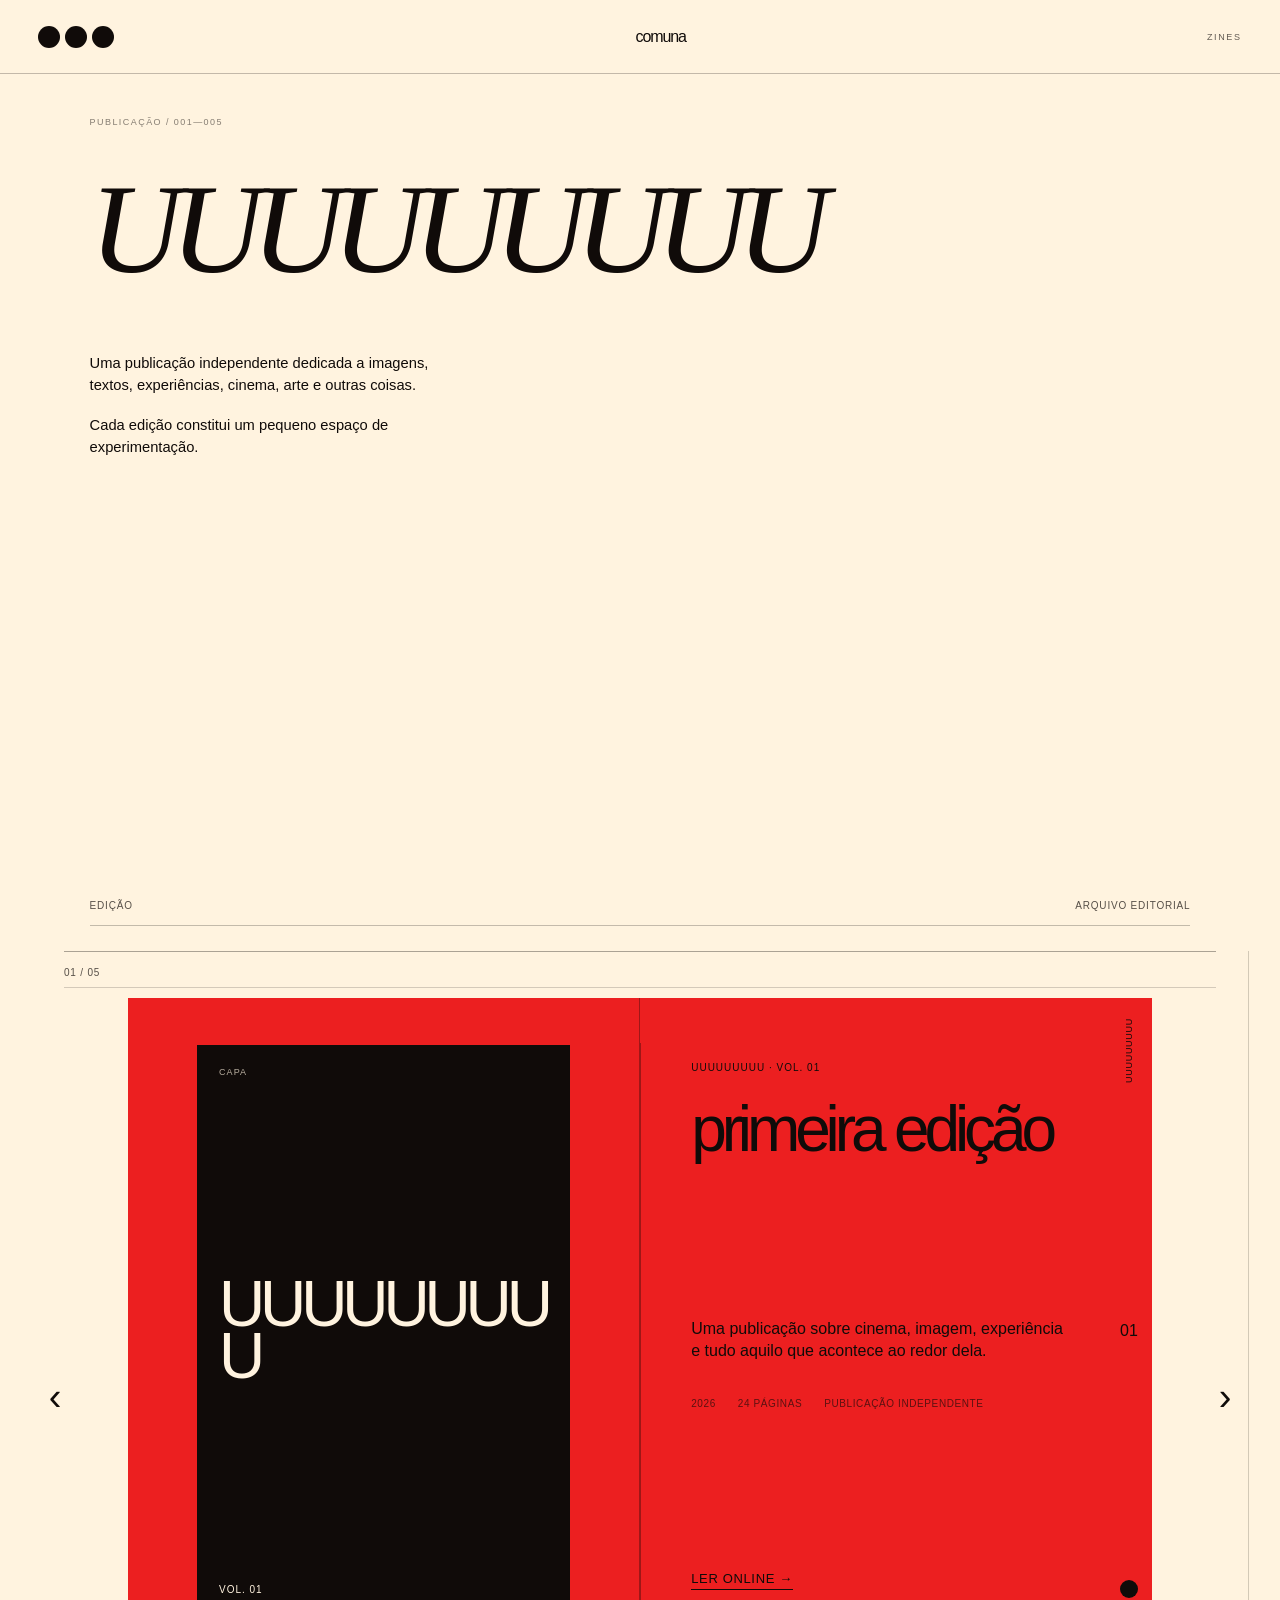
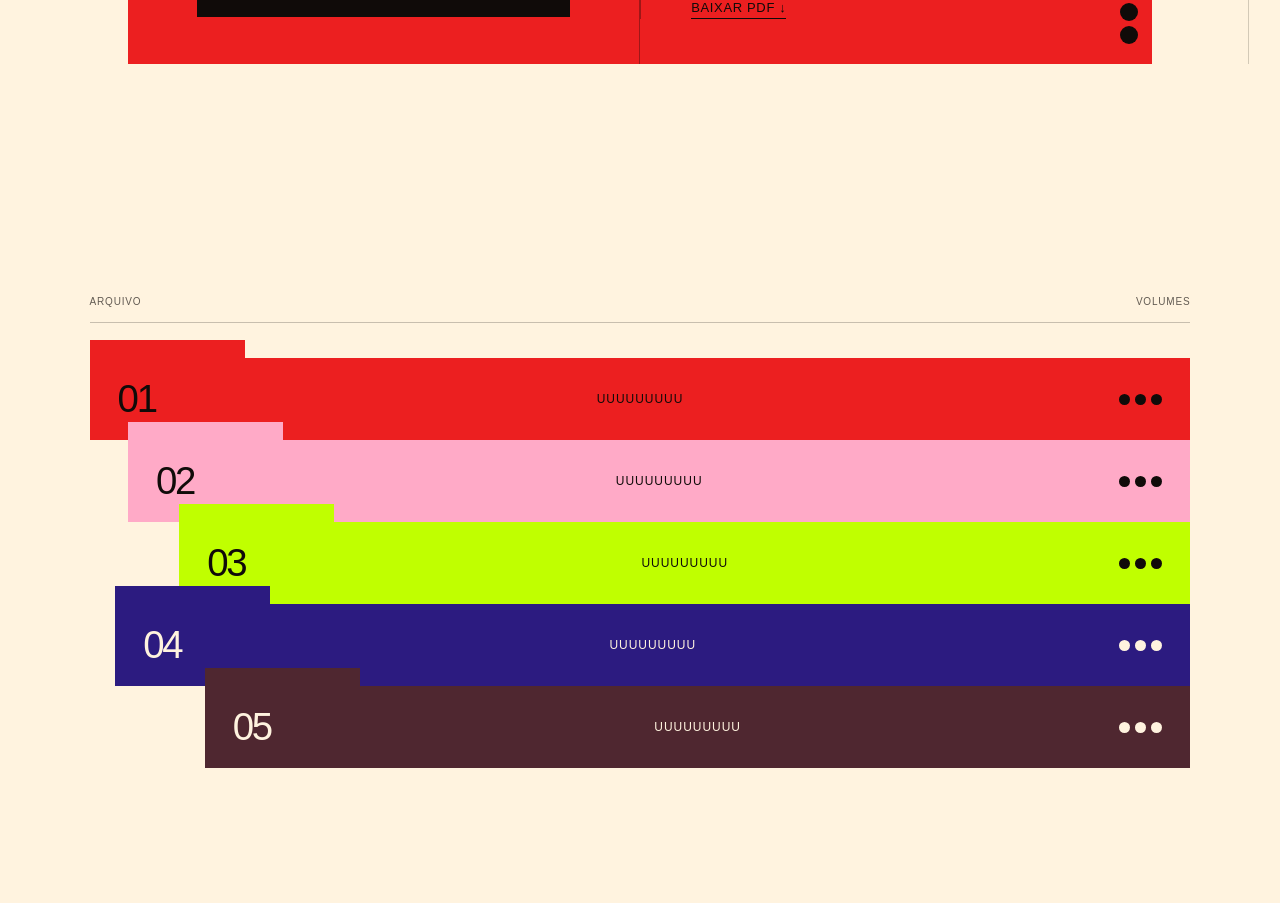
==== zines.html @ 2b083e4d "Add files via upload primeira versão do site" ====
<!DOCTYPE html>
<html lang="pt-BR">

<head>

    <meta charset="UTF-8">

    <meta
        name="viewport"
        content="width=device-width, initial-scale=1.0"
    >

    <title>zines — comuna</title>

    <link
        rel="stylesheet"
        href="assets/css/style.css"
    >

    <link
        rel="stylesheet"
        href="assets/css/zines.css"
    >

</head>


<body class="zines-page">


    <!-- =====================================================
         CABEÇALHO
    ====================================================== -->

    <header class="zines-header">

        <a
            href="index.html"
            class="site-dots"
            aria-label="voltar ao início"
        >
            <span></span>
            <span></span>
            <span></span>
        </a>

        <a href="comuna.html" class="header-comuna">
        comuna
    </a>

        <span class="section-title">
            zines
        </span>

    </header>



    <!-- =====================================================
         CONTEÚDO
    ====================================================== -->

    <main>


        <!-- =================================================
             INTRODUÇÃO
        ================================================== -->

        <section class="zines-intro">

            <h1 class="intro-title">
                UUUUUUUUU
            </h1>

            <div class="intro-text">

                <p>
                    Uma publicação independente dedicada
                    a imagens, textos, experiências,
                    cinema, arte e outras coisas.
                </p>

                <p>
                    Cada edição constitui um pequeno
                    espaço de experimentação.
                </p>

            </div>

        </section>



        <!-- =================================================
             EDIÇÕES
        ================================================== -->

     <section class="featured-zines">

    <div class="featured-heading">
        <span>
            edição
        </span>

        <span>
            arquivo editorial
        </span>
    </div>

    <div class="featured-controls" aria-label="navegação das edições">
        <button
            class="featured-control featured-control-previous"
            type="button"
            aria-label="edição anterior"
        >
            ‹
        </button>

        <button
            class="featured-control featured-control-next"
            type="button"
            aria-label="próxima edição"
        >
            ›
        </button>
    </div>

    <div class="featured-track">

        <!-- suas 5 edições continuam exatamente aqui -->

                <!-- =========================================
                     EDIÇÃO 01
                ========================================== -->

                <article
                    class="featured-zine"
                    data-color="chartreuse"
                >


                    <div class="featured-index">

                        <span>
                            01 / 05
                        </span>

                      

                    </div>


                    <div class="featured-object">


                        <!-- CAPA -->

                        <div class="featured-cover">

                            <div class="cover-color"></div>

                            <div class="cover-placeholder">

                                <span>
                                    CAPA
                                </span>

                                <strong>
                                    UUUUUUUUU
                                </strong>

                                <small>
                                    VOL. 01
                                </small>

                            </div>

                        </div>



                        <!-- INFORMAÇÕES -->

                        <div class="featured-information">


                            <div class="featured-top">

                                <span class="volume-label">
                                    UUUUUUUUU · VOL. 01
                                </span>

                                <h2>
                                    primeira edição
                                </h2>

                            </div>


                            <div class="featured-middle">

                                <p>
                                    Uma publicação sobre cinema,
                                    imagem, experiência e tudo
                                    aquilo que acontece ao redor
                                    dela.
                                </p>

                                <div class="featured-data">

                                    <span>
                                        2026
                                    </span>

                                    <span>
                                        24 páginas
                                    </span>

                                    <span>
                                        publicação independente
                                    </span>

                                </div>

                            </div>


                            <div class="featured-bottom">

                                <a href="leitor.html">
                                    ler online →
                                </a>

                                <a href="#">
                                    baixar pdf ↓
                                </a>

                            </div>


                            <!-- FAIXA LATERAL -->

                            <div class="featured-spine">

                                <span>
                                    UUUUUUUUU
                                </span>

                                <span>
                                    01
                                </span>

                                <div class="spine-dots">
                                    <i></i>
                                    <i></i>
                                    <i></i>
                                </div>

                            </div>


                        </div>

                    </div>


                </article>



                <!-- =========================================
                     EDIÇÃO 02
                ========================================== -->

                <article
                    class="featured-zine"
                    data-color="pink"
                >

                    <div class="featured-index">

                        <span>
                            02 / 05
                        </span>

                       

                    </div>


                    <div class="featured-object">

                        <div class="featured-cover">

                            <div class="cover-color"></div>

                            <div class="cover-placeholder">

                                <span>
                                    CAPA
                                </span>

                                <strong>
                                    UUUUUUUUU
                                </strong>

                                <small>
                                    VOL. 02
                                </small>

                            </div>

                        </div>


                        <div class="featured-information">

                            <div class="featured-top">

                                <span class="volume-label">
                                    UUUUUUUUU · VOL. 02
                                </span>

                                <h2>
                                    segunda edição
                                </h2>

                            </div>


                            <div class="featured-middle">

                                <p>
                                    Segunda edição da publicação,
                                    continuando a investigação
                                    através de imagens, textos
                                    e experiências.
                                </p>

                                <div class="featured-data">

                                    <span>
                                        2026
                                    </span>

                                    <span>
                                        24 páginas
                                    </span>

                                    <span>
                                        publicação independente
                                    </span>

                                </div>

                            </div>


                            <div class="featured-bottom">

                                <a href="#">
                                    ler online →
                                </a>

                                <a href="#">
                                    baixar pdf ↓
                                </a>

                            </div>


                            <div class="featured-spine">

                                <span>
                                    UUUUUUUUU
                                </span>

                                <span>
                                    02
                                </span>

                                <div class="spine-dots">
                                    <i></i>
                                    <i></i>
                                    <i></i>
                                </div>

                            </div>

                        </div>

                    </div>

                </article>



                <!-- =========================================
                     EDIÇÃO 03
                ========================================== -->

                <article
                    class="featured-zine"
                    data-color="green"
                >

                    <div class="featured-index">

                        <span>
                            03 / 05
                        </span>

                        

                    </div>


                    <div class="featured-object">

                        <div class="featured-cover">

                            <div class="cover-color"></div>

                            <div class="cover-placeholder">

                                <span>
                                    CAPA
                                </span>

                                <strong>
                                    UUUUUUUUU
                                </strong>

                                <small>
                                    VOL. 03
                                </small>

                            </div>

                        </div>


                        <div class="featured-information">

                            <div class="featured-top">

                                <span class="volume-label">
                                    UUUUUUUUU · VOL. 03
                                </span>

                                <h2>
                                    terceira edição
                                </h2>

                            </div>


                            <div class="featured-middle">

                                <p>
                                    Terceira edição da publicação.
                                    Um novo conjunto de imagens,
                                    textos e experimentações.
                                </p>

                                <div class="featured-data">

                                    <span>
                                        2026
                                    </span>

                                    <span>
                                        24 páginas
                                    </span>

                                    <span>
                                        publicação independente
                                    </span>

                                </div>

                            </div>


                            <div class="featured-bottom">

                                <a href="#">
                                    ler online →
                                </a>

                                <a href="#">
                                    baixar pdf ↓
                                </a>

                            </div>


                            <div class="featured-spine">

                                <span>
                                    UUUUUUUUU
                                </span>

                                <span>
                                    03
                                </span>

                                <div class="spine-dots">
                                    <i></i>
                                    <i></i>
                                    <i></i>
                                </div>

                            </div>

                        </div>

                    </div>

                </article>



                <!-- =========================================
                     EDIÇÃO 04
                ========================================== -->

                <article
                    class="featured-zine"
                    data-color="indigo"
                >

                    <div class="featured-index">

                        <span>
                            04 / 05
                        </span>

                      
                    </div>


                    <div class="featured-object">

                        <div class="featured-cover">

                            <div class="cover-color"></div>

                            <div class="cover-placeholder">

                                <span>
                                    CAPA
                                </span>

                                <strong>
                                    UUUUUUUUU
                                </strong>

                                <small>
                                    VOL. 04
                                </small>

                            </div>

                        </div>


                        <div class="featured-information">

                            <div class="featured-top">

                                <span class="volume-label">
                                    UUUUUUUUU · VOL. 04
                                </span>

                                <h2>
                                    quarta edição
                                </h2>

                            </div>


                            <div class="featured-middle">

                                <p>
                                    Quarta edição da publicação.
                                    Outro pequeno arquivo de
                                    imagens e pensamentos.
                                </p>

                                <div class="featured-data">

                                    <span>
                                        2026
                                    </span>

                                    <span>
                                        24 páginas
                                    </span>

                                    <span>
                                        publicação independente
                                    </span>

                                </div>

                            </div>


                            <div class="featured-bottom">

                                <a href="#">
                                    ler online →
                                </a>

                                <a href="#">
                                    baixar pdf ↓
                                </a>

                            </div>


                            <div class="featured-spine">

                                <span>
                                    UUUUUUUUU
                                </span>

                                <span>
                                    04
                                </span>

                                <div class="spine-dots">
                                    <i></i>
                                    <i></i>
                                    <i></i>
                                </div>

                            </div>

                        </div>

                    </div>

                </article>



                <!-- =========================================
                     EDIÇÃO 05
                ========================================== -->

                <article
                    class="featured-zine"
                    data-color="wine"
                >

                    <div class="featured-index">

                        <span>
                            05 / 05
                        </span>

                       
                    </div>


                    <div class="featured-object">

                        <div class="featured-cover">

                            <div class="cover-color"></div>

                            <div class="cover-placeholder">

                                <span>
                                    CAPA
                                </span>

                                <strong>
                                    UUUUUUUUU
                                </strong>

                                <small>
                                    VOL. 05
                                </small>

                            </div>

                        </div>


                        <div class="featured-information">

                            <div class="featured-top">

                                <span class="volume-label">
                                    UUUUUUUUU · VOL. 05
                                </span>

                                <h2>
                                    quinta edição
                                </h2>

                            </div>


                            <div class="featured-middle">

                                <p>
                                    Quinta edição da publicação.
                                    Um novo volume do arquivo
                                    experimental.
                                </p>

                                <div class="featured-data">

                                    <span>
                                        2026
                                    </span>

                                    <span>
                                        24 páginas
                                    </span>

                                    <span>
                                        publicação independente
                                    </span>

                                </div>

                            </div>


                            <div class="featured-bottom">

                                <a href="#">
                                    ler online →
                                </a>

                                <a href="#">
                                    baixar pdf ↓
                                </a>

                            </div>


                            <div class="featured-spine">

                                <span>
                                    UUUUUUUUU
                                </span>

                                <span>
                                    05
                                </span>

                                <div class="spine-dots">
                                    <i></i>
                                    <i></i>
                                    <i></i>
                                </div>

                            </div>

                        </div>

                    </div>

                </article>


            </div>

        </section>


           <!-- =================================================
     EDIÇÕES
================================================= -->

        <!-- =================================================
             ARQUIVO
        ================================================== -->

        <section class="zines-archive">


            <div class="archive-heading">

                <span>
                    arquivo
                </span>

                <span>
                    volumes
                </span>

            </div>


            <div class="folder-list">


                <!-- VOLUME 01 -->

                <article
                    class="zine-volume"
                    data-color="red"
                    data-volume="01"
                >

                    <button
                        class="volume-tab"
                        type="button"
                        aria-expanded="false"
                    >

                        <span class="volume-number">
                            01
                        </span>

                        <span class="volume-title">
                            UUUUUUUUU
                        </span>

                        <span
                            class="volume-dots"
                            aria-hidden="true"
                        >
                            <i></i>
                            <i></i>
                            <i></i>
                        </span>

                    </button>


                    <div class="archive-expanded">

                        <div class="archive-record">

                            <span class="record-label">
                                volume
                            </span>

                            <strong>
                                01
                            </strong>

                        </div>


                        <div class="archive-record">

                            <span class="record-label">
                                título
                            </span>

                            <span>
                                primeira edição
                            </span>

                        </div>


                        <div class="archive-record">

                            <span class="record-label">
                                publicação
                            </span>

                            <p>
                                Primeira edição da UUUUUUUUU.
                                Uma publicação independente
                                dedicada à experimentação
                                editorial.
                            </p>

                        </div>


                        <div class="archive-record">

                            <span class="record-label">
                                informações
                            </span>

                            <div class="record-data">

                                <span>
                                    2026
                                </span>

                                <span>
                                    24 páginas
                                </span>

                                <span>
                                    publicação independente
                                </span>

                            </div>

                        </div>


                        <div class="archive-record archive-record-action">

                            <a href="leitor.html">
                                ler online →
                            </a>

                            <a href="#">
                                baixar pdf ↓
                            </a>

                        </div>

                    </div>

                </article>



                <!-- VOLUME 02 -->

                <article
                    class="zine-volume"
                    data-color="pink"
                    data-volume="02"
                >

                    <button
                        class="volume-tab"
                        type="button"
                        aria-expanded="false"
                    >

                        <span class="volume-number">
                            02
                        </span>

                        <span class="volume-title">
                            UUUUUUUUU
                        </span>

                        <span
                            class="volume-dots"
                            aria-hidden="true"
                        >
                            <i></i>
                            <i></i>
                            <i></i>
                        </span>

                    </button>


                    <div class="archive-expanded">

                        <div class="archive-record">

                            <span class="record-label">
                                volume
                            </span>

                            <strong>
                                02
                            </strong>

                        </div>

                        <div class="archive-record">

                            <span class="record-label">
                                título
                            </span>

                            <span>
                                segunda edição
                            </span>

                        </div>

                        <div class="archive-record">

                            <span class="record-label">
                                publicação
                            </span>

                            <p>
                                Segunda edição da publicação.
                            </p>

                        </div>

                        <div class="archive-record">

                            <span class="record-label">
                                informações
                            </span>

                            <div class="record-data">

                                <span>
                                    2026
                                </span>

                                <span>
                                    24 páginas
                                </span>

                                <span>
                                    publicação independente
                                </span>

                            </div>

                        </div>

                        <div class="archive-record archive-record-action">

                            <a href="#">
                                ler online →
                            </a>

                            <a href="#">
                                baixar pdf ↓
                            </a>

                        </div>

                    </div>

                </article>



                <!-- VOLUME 03 -->

                <article
                    class="zine-volume"
                    data-color="green"
                    data-volume="03"
                >

                    <button
                        class="volume-tab"
                        type="button"
                        aria-expanded="false"
                    >

                        <span class="volume-number">
                            03
                        </span>

                        <span class="volume-title">
                            UUUUUUUUU
                        </span>

                        <span
                            class="volume-dots"
                            aria-hidden="true"
                        >
                            <i></i>
                            <i></i>
                            <i></i>
                        </span>

                    </button>


                    <div class="archive-expanded">

                        <div class="archive-record">

                            <span class="record-label">
                                volume
                            </span>

                            <strong>
                                03
                            </strong>

                        </div>

                        <div class="archive-record">

                            <span class="record-label">
                                título
                            </span>

                            <span>
                                terceira edição
                            </span>

                        </div>

                        <div class="archive-record">

                            <span class="record-label">
                                publicação
                            </span>

                            <p>
                                Terceira edição da publicação.
                            </p>

                        </div>

                        <div class="archive-record">

                            <span class="record-label">
                                informações
                            </span>

                            <div class="record-data">

                                <span>
                                    2026
                                </span>

                                <span>
                                    24 páginas
                                </span>

                                <span>
                                    publicação independente
                                </span>

                            </div>

                        </div>

                        <div class="archive-record archive-record-action">

                            <a href="#">
                                ler online →
                            </a>

                            <a href="#">
                                baixar pdf ↓
                            </a>

                        </div>

                    </div>

                </article>



                <!-- VOLUME 04 -->

                <article
                    class="zine-volume"
                    data-color="indigo"
                    data-volume="04"
                >

                    <button
                        class="volume-tab"
                        type="button"
                        aria-expanded="false"
                    >

                        <span class="volume-number">
                            04
                        </span>

                        <span class="volume-title">
                            UUUUUUUUU
                        </span>

                        <span
                            class="volume-dots"
                            aria-hidden="true"
                        >
                            <i></i>
                            <i></i>
                            <i></i>
                        </span>

                    </button>


                    <div class="archive-expanded">

                        <div class="archive-record">

                            <span class="record-label">
                                volume
                            </span>

                            <strong>
                                04
                            </strong>

                        </div>

                        <div class="archive-record">

                            <span class="record-label">
                                título
                            </span>

                            <span>
                                quarta edição
                            </span>

                        </div>

                        <div class="archive-record">

                            <span class="record-label">
                                publicação
                            </span>

                            <p>
                                Quarta edição da publicação.
                            </p>

                        </div>

                        <div class="archive-record">

                            <span class="record-label">
                                informações
                            </span>

                            <div class="record-data">

                                <span>
                                    2026
                                </span>

                                <span>
                                    24 páginas
                                </span>

                                <span>
                                    publicação independente
                                </span>

                            </div>

                        </div>

                        <div class="archive-record archive-record-action">

                            <a href="#">
                                ler online →
                            </a>

                            <a href="#">
                                baixar pdf ↓
                            </a>

                        </div>

                    </div>

                </article>



                <!-- VOLUME 05 -->

                <article
                    class="zine-volume"
                    data-color="wine"
                    data-volume="05"
                >

                    <button
                        class="volume-tab"
                        type="button"
                        aria-expanded="false"
                    >

                        <span class="volume-number">
                            05
                        </span>

                        <span class="volume-title">
                            UUUUUUUUU
                        </span>

                        <span
                            class="volume-dots"
                            aria-hidden="true"
                        >
                            <i></i>
                            <i></i>
                            <i></i>
                        </span>

                    </button>


                    <div class="archive-expanded">

                        <div class="archive-record">

                            <span class="record-label">
                                volume
                            </span>

                            <strong>
                                05
                            </strong>

                        </div>

                        <div class="archive-record">

                            <span class="record-label">
                                título
                            </span>

                            <span>
                                quinta edição
                            </span>

                        </div>

                        <div class="archive-record">

                            <span class="record-label">
                                publicação
                            </span>

                            <p>
                                Quinta edição da publicação.
                            </p>

                        </div>

                        <div class="archive-record">

                            <span class="record-label">
                                informações
                            </span>

                            <div class="record-data">

                                <span>
                                    2026
                                </span>

                                <span>
                                    24 páginas
                                </span>

                                <span>
                                    publicação independente
                                </span>

                            </div>

                        </div>

                        <div class="archive-record archive-record-action">

                            <a href="#">
                                ler online →
                            </a>

                            <a href="#">
                                baixar pdf ↓
                            </a>

                        </div>

                    </div>

                </article>


            </div>

        </section>

    </main>

    <script src="assets/js/main.js"></script>
    <script src="assets/js/zines.js"></script>

</body>

</html>
---- assets/css/style.css ----
:root{
  --ink:#0e0d0b; --cream:#fff3df; --paper-2:#d9d2c5; --acid:#d7ff35; --line:rgba(14,13,11,.18);
  --serif: Georgia, 'Times New Roman', serif; --sans: Arial, Helvetica, sans-serif;
}
*{box-sizing:border-box;margin:0;padding:0}
html{scroll-behavior:smooth}
body{background:var(--cream);color:var(--ink);font-family:var(--sans);font-weight:400}
a{color:inherit;text-decoration:none}
button{font:inherit;color:inherit}
::selection{background:var(--acid);color:var(--ink)}

/* HOME */
.home{min-height:100svh;background:var(--ink);color:var(--cream);position:relative;overflow:hidden;display:grid;place-items:center}
.home::before{content:'COMUNA / 2026';position:absolute;left:clamp(20px,3vw,42px);top:clamp(20px,3vw,34px);font-size:10px;letter-spacing:.18em;opacity:.55}
.home::after{content:'';position:absolute;inset:0;pointer-events:none;background-image:black(rgba(255,255,255,.035) 1px,transparent 1px),linear-gradient(90deg,rgba(255,255,255,.035) 1px,transparent 1px);background-size:70px 70px;mask-image:linear-gradient(to bottom,black,transparent 75%);opacity:.35}
.comuna{position:absolute;top:clamp(20px,3vw,34px);right:clamp(20px,3vw,42px);font-size:clamp(15px,1.4vw,20px);letter-spacing:-.07em;z-index:2}.comuna:hover{opacity:.6}
.year{position:absolute;right:clamp(20px,3vw,42px);bottom:28px;font:italic 13px var(--serif);opacity:.55;z-index:2}
.main-navigation{position:relative;z-index:3;display:flex;gap:clamp(8px,1vw,16px);align-items:center}
.nav-dot{width:clamp(92px,13vw,190px);aspect-ratio:1;border-radius:50%;background:var(--cream);display:grid;place-items:center;position:relative;transform:translateY(-110vh);animation:fall 1.15s cubic-bezier(.16,1,.3,1) forwards;transition:transform .5s cubic-bezier(.2,.8,.2,1),background .35s,opacity .35s}
.nav-dot::after{content:attr(data-name);color:var(--ink);font-size:10px;text-transform:uppercase;letter-spacing:.14em;opacity:0;transition:opacity .25s}
.nav-dot:nth-child(1){animation-delay:.12s}.nav-dot:nth-child(2){animation-delay:.22s}.nav-dot:nth-child(3){animation-delay:.32s}
@keyframes fall{to{transform:translateY(0)}}
.main-navigation:hover .nav-dot{opacity:.3}.main-navigation .nav-dot:hover{opacity:1;transform:translateY(-10px) scale(1.04);background:var(--acid)}.main-navigation .nav-dot:hover::after{opacity:1}
.nav-label{display:none}
.page-transition{position:fixed;inset:0;background:var(--acid);z-index:9999;opacity:0;pointer-events:none;transition:opacity .35s ease}.page-transition.is-active{opacity:1;pointer-events:auto}

/* SHARED INTERIOR */
.cream-page{min-height:100svh;background:var(--paper);color:var(--ink)}
.site-header{height:74px;padding:0 clamp(20px,3vw,42px);display:grid;grid-template-columns:1fr auto 1fr;align-items:center;border-bottom:1px solid var(--line);position:relative;z-index:10}
.return-dots{display:flex;gap:4px;width:max-content}.return-dots span{width:13px;height:13px;border-radius:50%;background:var(--ink);display:block;transition:transform .25s}.return-dots:hover span:nth-child(1){transform:translateX(-3px)}.return-dots:hover span:nth-child(3){transform:translateX(3px)}
.header-comuna{justify-self:center;font-size:16px;letter-spacing:-.07em}.header-section{justify-self:end;font-size:9px;letter-spacing:.16em}

/* WORKS */
.works-page{min-height:calc(100svh - 74px);padding:clamp(70px,13vh,150px) clamp(20px,7vw,110px) 80px;display:flex;flex-direction:column;justify-content:center}
.works-page::before{content:'FILMES / IMAGENS / PROCESSOS';display:block;font-size:9px;letter-spacing:.16em;opacity:.45;margin-bottom:22px}
.work-item{display:grid;grid-template-columns:50px 1fr 30px;align-items:baseline;gap:18px;padding:18px 0;border-top:1px solid var(--line);transition:padding .3s,background .3s}.work-item:last-child{border-bottom:1px solid var(--line)}.work-item:hover{padding-left:18px;background:rgba(14,13,11,.035)}.work-item span{font-size:9px;letter-spacing:.12em;opacity:.5}.work-item strong{font-family:var(--serif);font-size:clamp(40px,7vw,105px);line-height:.85;font-weight:400;letter-spacing:-.07em}.work-item:hover strong{font-style:italic}.work-item>span:last-child{justify-self:end;font-size:20px;opacity:.5}

/* ARCHIVE */
.archive-page{padding:clamp(70px,12vh,135px) clamp(20px,7vw,110px) 55px}.archive-intro{display:grid;grid-template-columns:1.5fr .7fr;gap:8vw;min-height:48vh;align-items:end;padding-bottom:70px}.archive-intro-title{display:flex;flex-direction:column;font-family:var(--serif);font-size:clamp(75px,14vw,205px);line-height:.72;letter-spacing:-.09em}.archive-intro-title span:last-child{font:italic clamp(14px,1.5vw,20px) var(--sans);letter-spacing:.05em;margin:28px 0 0 8px}.archive-intro-text{max-width:300px;font-size:14px;line-height:1.45}.archive-intro-text p+p{margin-top:18px}.archive-index-header{display:flex;justify-content:space-between;border-top:1px solid var(--line);padding:11px 0;font-size:9px;text-transform:uppercase;letter-spacing:.14em;opacity:.5}.archive-item{display:grid;grid-template-columns:50px 1.4fr 1fr 30px;gap:15px;align-items:baseline;border-top:1px solid var(--line);padding:18px 0;transition:padding .3s,background .3s}.archive-item:last-child{border-bottom:1px solid var(--line)}.archive-item:hover{padding-left:15px;background:var(--acid)}.archive-number,.archive-type,.archive-arrow{font-size:9px;letter-spacing:.08em;opacity:.55}.archive-name{font-family:var(--serif);font-size:clamp(27px,4vw,58px);letter-spacing:-.06em}.archive-arrow{justify-self:end;font-size:18px}.archive-footer{display:flex;justify-content:space-between;margin-top:70px;font-size:9px;letter-spacing:.12em;opacity:.5}

/* ABOUT */
.about-page{min-height:calc(100svh - 74px);padding:clamp(70px,10vh,130px) clamp(20px,7vw,110px);display:grid;grid-template-columns:1.25fr .75fr;gap:10vw;align-items:center}.about-page h1{font-family:var(--serif);font-size:clamp(90px,16vw,230px);line-height:.72;font-weight:400;letter-spacing:-.1em;margin-bottom:55px}.about-page section:first-child p{max-width:520px;font-size:clamp(17px,2vw,24px);line-height:1.2;letter-spacing:-.03em}.about-information{display:flex;flex-direction:column;gap:42px;max-width:330px}.about-information div{display:flex;flex-direction:column;gap:9px}.about-information small{font-size:9px;letter-spacing:.16em;opacity:.5}.about-information p,.about-information a{font-size:13px;line-height:1.5}.about-information a{width:max-content;border-bottom:1px solid var(--ink)}

@media(max-width:700px){.site-header{grid-template-columns:1fr auto}.header-comuna{justify-self:end;margin-right:20px}.header-section{display:none}.main-navigation{gap:6px}.nav-dot{width:28vw}.nav-dot::after{display:none}.works-page{padding-top:90px}.work-item{grid-template-columns:30px 1fr 20px}.work-item strong{font-size:clamp(34px,11vw,70px)}.archive-intro{grid-template-columns:1fr;min-height:auto;gap:55px;padding-bottom:80px}.archive-intro-title{font-size:25vw}.archive-item{grid-template-columns:32px 1fr 22px}.archive-type{display:none}.archive-name{font-size:36px}.about-page{display:flex;flex-direction:column;align-items:flex-start;gap:75px;padding-top:90px}.about-page h1{font-size:28vw;margin-bottom:42px}.about-page section:first-child p{font-size:19px}.about-information{max-width:100%}}
@media(prefers-reduced-motion:reduce){*,*::before,*::after{scroll-behavior:auto!important;animation:none!important;transition:none!important}}
---- assets/css/zines.css ----
/* =====================================================
   VARIÁVEIS
===================================================== */

:root {

    --black: #100b09;

    --cream: #fff3df;

    --cream-dark: #e8ddcb;

    --racing-red: #EC1F20;

    --baby-pink: #FFAAC7;

    --chartreuse: #C0FF00;

    --indigo-ink: #2C1B80;

    --wine-plum: #4F2730;

}



/* =====================================================
   RESET
===================================================== */

* {

    margin: 0;

    padding: 0;

    box-sizing: border-box;

}


html {

    scroll-behavior: smooth;

}


body {

    margin: 0;

    background: var(--cream);

    color: var(--black);

    font-family:
        Arial,
        Helvetica,
        sans-serif;

    font-weight: 400;

}


a {

    color: none;

    text-decoration: none;

}



/* =====================================================
   ZINES
===================================================== */

.zines-page {

    min-height: 100vh;

    background: var(--cream);

    color: var(--cream);

    overflow-x: hidden;

}



/* =====================================================
   CABEÇALHO
===================================================== */

.zines-header {

    position: fixed;

    top: 0;

    left: 0;

    width: 100%;

    height: 80px;

    padding: 28px 42px;

    display: flex;

    align-items: center;

    justify-content: space-between;

    z-index: 100;

    pointer-events: none;

    border-bottom:
        1px solid
        rgba(0, 0, 0, 0.18);

}


.zines-header > * {

    pointer-events: auto;

}


.site-dots {

    display: flex;

    align-items: center;

    gap: 5px;

    padding: 8px;

    margin-left: -8px;

}


.site-dots span {

    display: block;

    width: 26px;

    height: 26px;

    border-radius: 50%;

    background: var(--cream);

    transition: opacity 300ms ease;

}


.section-title {

    font-size: 11px;

    text-transform: uppercase;

    letter-spacing: .08em;

    opacity: .6;

}

.featured-track {
    display: flex;

    overflow-x: auto;
    overflow-y: hidden;

    gap: 7vw;

    padding: 20px 7vw 40px;

    scroll-snap-type: x mandatory;

    scrollbar-width: none;
}

.featured-track::-webkit-scrollbar {
    display: none;
}

.featured-zine {
    flex: 0 0 min(86vw, 1180px);
}

/* =====================================================
   INTRO
===================================================== */

.zines-intro {

    min-height: 95vh;

    padding:
        50px 7vw 120px;

    display: grid;

    grid-template-columns:
        1fr 1fr;

    grid-template-rows:
        auto 1fr;

    gap: 85px;

    align-items: start;

}


.intro-title {

    grid-column: 1 / -1;

    font-size:
        clamp(70px, 14vw, 190px);

    line-height: .40;

    letter-spacing: -.09em;

    font-weight: 400;

    margin-top: 5vh;

}


.intro-text {

    max-width: 250px;

    font-size: 15px;

    line-height: 1.35;

}


.intro-text p + p {

    margin-top: 20px;

}



/* =====================================================
   EDIÇÕES EM DESTAQUE
===================================================== */

.featured-zines {

    position: relative;

    padding:
        0 0 17vh;

}


.featured-heading {

    margin:
        0 7vw 18px;

    display: flex;

    justify-content: space-between;

    align-items: baseline;

    padding-bottom: 14px;

    border-bottom: none;

    font-size: 10px;

    text-transform: uppercase;

    letter-spacing: .08em;

    opacity: .65;

}



/* =====================================================
   SCROLL HORIZONTAL
===================================================== */

.featured-track {

    display: flex;

    gap: clamp(32px, 5vw, 80px);

    overflow-x: auto;

    overflow-y: hidden;

    padding:
        20px max(5vw, calc((100vw - 1400px) / 2)) 40px;

    scroll-snap-type: x mandatory;

    scroll-padding-left: max(5vw, calc((100vw - 1400px) / 2));

    overscroll-behavior-x: contain;

    scrollbar-width: none;

}


.featured-track::-webkit-scrollbar {

    display: none;

}



/* =====================================================
   CADA EDIÇÃO
===================================================== */

.featured-zine {

    --feature-color:
        var(--racing-red);

    display:
        flex;

    flex-direction:
        column;

    flex:
        0 0 min(90vw, 1400px);

    scroll-snap-align: start;

    align-items: center;

}


.featured-zine[data-color="racing-red"] {

    --feature-color:
        var(--racing-red);

}


.featured-zine[data-color="pink"] {

    --feature-color:
        var(--baby-pink);

}


.featured-zine[data-color="green"] {

    --feature-color:
        var(--chartreuse);

}


.featured-zine[data-color="indigo"] {

    --feature-color:
        var(--indigo-ink);

}


.featured-zine[data-color="wine"] {

    --feature-color:
        var(--wine-plum);

}



/* =====================================================
   IDENTIFICAÇÃO
===================================================== */

.featured-index {

    display: flex;

    justify-content: space-between;

    align-items: center;

    margin-bottom: 10px;

    font-size: 10px;

    text-transform: uppercase;

    letter-spacing: .08em;

    opacity: .65;

}



/* =====================================================
   OBJETO EDITORIAL
===================================================== */

.featured-object {

    position: relative;

    width:
        100%;

    max-width:
        min(90vw, 1400px);

    min-height:
        min(80vh, 860px);

    margin-inline:
        auto;

    aspect-ratio:
        auto;

    display: grid;

    grid-template-columns:
        minmax(0, 1fr) minmax(0, 1fr);

    background:
        var(--cream);

    color:
        var(--black);

}



/* =====================================================
   CAPA — ESQUERDA
===================================================== */

.featured-cover {

    position: relative;

    width:
      100%;

    min-height:
        min(72vh, 760px);

    padding:
        0;

    display:
        flex;

    align-items:
        center;

    justify-content:
        center;

    overflow:
        hidden;

}


/* =====================================================
   FUNDO COLORIDO DA CAPA
===================================================== */

.cover-color {

    position: absolute;

    width:
        62%;

    height:
        72%;

    background:
        var(--feature-color);

    
    z-index:
        0;

}


/* =====================================================
   CAPA PRETA
===================================================== */

.cover-placeholder {

    position:
        relative;

    z-index:
        1;

    /*
       A capa volta a ocupar exatamente
       a proporção que você tinha definido.
    */

    width:
        76%;

    height:
        89%;

    max-width:
        none;

    aspect-ratio:
        2 / 3;

    background:
        var(--black);

    color:
        var(--cream);

    padding:
        22px;

    display:
        flex;

    flex-direction:
        column;

    justify-content:
        space-between;

    box-shadow:
        12px 14px 0
        var(--feature-color);

}


/* =====================================================
   TEXTO DA CAPA
===================================================== */

.cover-placeholder span {

    font-size:
        9px;

    text-transform:
        uppercase;

    letter-spacing:
        .12em;

    opacity:
        .7;

}


.cover-placeholder strong {

    font-size:
        clamp(
            35px,
            5vw,
            75px
        );

    font-weight:
        400;

    letter-spacing:
        -.08em;

    line-height:
        .8;

    word-break:
        break-all;

}


.cover-placeholder small {

    font-size:
        10px;

    letter-spacing:
        .1em;

}


/* =====================================================
   INFORMAÇÃO — DIREITA
===================================================== */

.featured-information {

    position:
        relative;

    min-height:
        min(80vh, 860px);

    padding:
        55px 85px 45px 45px;

    display:
        flex;

    flex-direction:
        column;

    justify-content:
        space-between;

    border-left:
        1px solid
        rgba(16, 11, 9, .35);

}


.featured-top {

    display:
        flex;

    flex-direction:
        column;

    align-items:
        flex-start;

}


.volume-label {

    font-size:
        10px;

    text-transform:
        uppercase;

    letter-spacing:
        .1em;

    margin-bottom:
        30px;

}


.featured-information h2 {

    max-width:
        500px;

    font-size:
        clamp(
            48px,
            7vw,
            105px
        );

    line-height:
        .8;

    letter-spacing:
        -.08em;

    font-weight:
        400;

}


.featured-middle {

    max-width:
        410px;

}


.featured-middle p {

    font-size:
        16px;

    line-height:
        1.4;

    margin-bottom:
        35px;

}


.featured-data {

    display:
        flex;

    flex-wrap:
        wrap;

    gap:
        10px 22px;

    font-size:
        10px;

    text-transform:
        uppercase;

    letter-spacing:
        .06em;

    opacity:
        .65;

}


.featured-bottom {

    display:
        flex;

    flex-direction:
        column;

    align-items:
        flex-start;

    gap:
        10px;

}


.featured-bottom a {

    font-size:
        13px;

    text-transform:
        uppercase;

    letter-spacing:
        .05em;

    border-bottom:
        1px solid
        var(--black);

    padding-bottom:
        3px;

    transition:
        padding-left 250ms ease;

}


.featured-bottom a:hover {

    padding-left:
        8px;

}


/* =====================================================
   LOMBADA COLORIDA
===================================================== */

.featured-spine {

    position: absolute;

    top: 0;

    right: 0;

    width: 46px;

    height: 100%;

    background:
        var(--feature-color);

    display: flex;

    flex-direction: column;

    align-items: center;

    justify-content: space-between;

    padding: 20px 0;

}


.featured-spine > span:first-child {

    writing-mode:
        vertical-rl;

    transform:
        rotate(180deg);

    font-size: 9px;

    letter-spacing: .08em;

    text-transform: uppercase;

}


.featured-spine > span:nth-child(2) {

    font-size: 16px;

}


.spine-dots {

    display: flex;

    flex-direction: column;

    gap: 4px;

}


.spine-dots i {

    width: 16px;

    height: 16px;

    border-radius: 50%;

    background:
        var(--black);

}

/* =====================================================
   INDICAÇÃO DE SCROLL
===================================================== */

.featured-scroll-hint {

    margin:
        5px 7vw 0;

    display: flex;

    justify-content: flex-end;

    align-items: center;

    gap: 12px;

    font-size: 10px;

    text-transform: uppercase;

    letter-spacing: .08em;

    opacity: .55;

}



/* =====================================================
   ARQUIVO
===================================================== */

.zines-archive {

    padding:
        0 7vw 15vh;

}


.archive-heading {

    display: flex;

    justify-content: space-between;

    align-items: baseline;

    padding-bottom: 15px;

    border-bottom:
        1px solid
        rgba(255, 243, 223, .3);

    font-size: 10px;

    text-transform: uppercase;

    letter-spacing: .08em;

    opacity: .65;

}


.folder-list {

    margin-top: 35px;

}



/* =====================================================
   VOLUMES / PASTAS
===================================================== */

.zine-volume {

    --volume-color:
        var(--cream);

    position: relative;

    margin-top: 0;

    color: var(--black);

}


.zine-volume:nth-child(2) {

    margin-left:
        3vw;

}


.zine-volume:nth-child(3) {

    margin-left:
        7vw;

}


.zine-volume:nth-child(4) {

    margin-left:
        2vw;

}


.zine-volume:nth-child(5) {

    margin-left:
        9vw;

}



/* =====================================================
   ABA / PASTA
===================================================== */

.volume-tab {

    position: relative;

    width: 100%;

    min-height: 82px;

    padding:
        0 28px;

    border: none;

    border-radius: 0;

    background:
        var(--volume-color);

    color:
        var(--black);

    display: flex;

    align-items: center;

    justify-content: space-between;

    cursor: pointer;

    font-family: inherit;

    text-align: left;

    transition:
        min-height 450ms cubic-bezier(.16, 1, .3, 1),
        padding 300ms ease,
        transform 450ms cubic-bezier(.16, 1, .3, 1);

}


.volume-tab::before {

    content: "";

    position: absolute;

    top: -18px;

    left: 0;

    width: 155px;

    height: 18px;

    background:
        var(--volume-color);

}


.volume-tab:hover {

    padding-left: 38px;

}


.zine-volume.is-open
.volume-tab {

    min-height: 100px;

}



/* =====================================================
   NÚMERO
===================================================== */

.volume-number {

    font-size:
        clamp(24px, 3vw, 42px);

    letter-spacing: -.06em;

}



/* =====================================================
   TÍTULO
===================================================== */

.volume-title {

    position: absolute;

    left: 50%;

    transform:
        translateX(-50%);

    font-size: 12px;

    text-transform: uppercase;

    letter-spacing: .08em;

}



/* =====================================================
   TRÊS PONTOS
===================================================== */

.volume-dots {

    display: flex;

    gap: 5px;

    align-items: center;

}


.volume-dots i {

    display: block;

    width: 11px;

    height: 11px;

    border-radius: 50%;

    background:
        var(--black);

}



/* =====================================================
   CONTEÚDO DA PASTA
===================================================== */

.archive-expanded {

    display: grid;

    grid-template-columns:
        .6fr 1fr 1.5fr 1fr .8fr;

    min-height: 0;

    height: 0;

    overflow: hidden;

    background:
        var(--volume-color);

    opacity: 0;

    transition:
        height 550ms cubic-bezier(.16, 1, .3, 1),
        opacity 250ms ease;

}


.zine-volume.is-open
.archive-expanded {

    height:
        min(330px, 35vh);

    opacity: 1;

}



/* =====================================================
   REGISTROS
===================================================== */

.archive-record {

    min-width: 0;

    padding:
        30px 25px;

    border-right:
        1px solid
        rgba(16, 11, 9, .3);

}


.record-label {

    display: block;

    margin-bottom: 18px;

    font-size: 9px;

    text-transform: uppercase;

    letter-spacing: .1em;

    opacity: .55;

}


.archive-record strong {

    font-size: 65px;

    font-weight: 400;

    letter-spacing: -.08em;

}


.archive-record span:not(.record-label) {

    font-size: 14px;

}


.archive-record p {

    max-width: 300px;

    font-size: 13px;

    line-height: 1.4;

}


.record-data {

    display: flex;

    flex-direction: column;

    gap: 8px;

    font-size: 11px;

}



/* =====================================================
   AÇÕES DO ARQUIVO
===================================================== */

.archive-record-action {

    display: flex;

    flex-direction: column;

    justify-content: flex-end;

    align-items: flex-start;

    gap: 12px;

    border-right: none;

}


.archive-record-action a {

    font-size: 11px;

    text-transform: uppercase;

    letter-spacing: .06em;

    border-bottom:
        1px solid
        var(--black);

    padding-bottom: 3px;

    transition:
        padding-left 250ms ease;

}


.archive-record-action a:hover {

    padding-left: 8px;

}



/* =====================================================
   CORES
===================================================== */

.zine-volume[data-color="red"] {

    --volume-color:
        var(--racing-red);

}


.zine-volume[data-color="pink"] {

    --volume-color:
        var(--baby-pink);

}


.zine-volume[data-color="green"] {

    --volume-color:
        var(--chartreuse);

}


.zine-volume[data-color="indigo"] {

    --volume-color:
        var(--indigo-ink);

    color:
        var(--cream);

}


.zine-volume[data-color="wine"] {

    --volume-color:
        var(--wine-plum);

    color:
        var(--cream);

}


.zine-volume[data-color="indigo"]
.volume-tab,

.zine-volume[data-color="wine"]
.volume-tab {

    color:
        var(--cream);

}


.zine-volume[data-color="indigo"]
.volume-dots i,

.zine-volume[data-color="wine"]
.volume-dots i {

    background:
        var(--cream);

}



/* =====================================================
   RODAPÉ
===================================================== */

.zines-footer {

    margin:
        5vh 7vw 8vh;

    padding-top:
        25px;

    border-top:
        1px solid
        rgba(255, 243, 223, .3);

    display: flex;

    justify-content:
        space-between;

    align-items: center;

    font-size: 11px;

    text-transform: uppercase;

    letter-spacing: .08em;

}


.zines-footer a {

    transition:
        opacity 250ms ease;

}


.zines-footer a:hover {

    opacity: .55;

}



/* =====================================================
   MOBILE
===================================================== */

@media (max-width: 1000px) {

    .featured-object {

        width:
            100%;

        grid-template-columns:
            1fr;

    }


    .featured-cover {

        width:
            100%;

        min-width:
            0;

        min-height:
            min(62vw, 520px);

    }


    .featured-information {

        width:
            100%;

        min-width:
            0;

        min-height:
            500px;

        padding:
            45px 70px 40px 35px;

        border-left:
            none;

        border-top:
            1px solid
            rgba(16, 11, 9, .3);

    }

}


@media (max-width: 700px) {


    .zines-header {

        padding:
            22px 20px;

    }


    .zines-intro {

        min-height:
            85vh;

        padding:
            110px 8vw 70px;

        display: flex;

        flex-direction: column;

        gap: 50px;

    }


    .intro-title {

        font-size:
            23vw;

    }


    .intro-text {

        max-width:
            270px;

    }



    /* EDIÇÃO */

    .featured-heading {

        margin-left:
            8vw;

        margin-right:
            8vw;

    }


    .featured-track {

        padding-left:
            8vw;

        padding-right:
            8vw;

        gap:
            10vw;

    }


    .featured-zine {

        flex-basis:
            88vw;

    }


    .featured-object {

        grid-template-columns:
            1fr;

        min-height:
            auto;

    }


    .featured-cover {

        min-height:
            100vw;

        padding:
            0;

    }


    .cover-placeholder {

        width:
            78%;

        max-width:
            none;

        height:
            auto;

        aspect-ratio:
            2 / 3;

    }


    .featured-information {

        min-height:
            540px;

        padding:
            40px 60px 40px 28px;

        border-left:
            none;

        border-top:
            1px solid
            rgba(16, 11, 9, .3);

    }


    .featured-information h2 {

        font-size:
            15vw;

    }


    .featured-spine {

        width:
            60px;

    }



    /* ARQUIVO */

    .zines-archive {

        padding:
            0 5vw 12vh;

    }


    .archive-expanded {

        grid-template-columns:
            1fr 1fr;

        height: 0;

    }


    .zine-volume.is-open
    .archive-expanded {

        height:
            auto;

    }


    .archive-record {

        min-height:
            150px;

    }


    .archive-record-action {

        grid-column:
            1 / -1;

        min-height:
            110px;

    }


    .volume-title {

        display:
            none;

    }


    .zine-volume:nth-child(2),
    .zine-volume:nth-child(3),
    .zine-volume:nth-child(4),
    .zine-volume:nth-child(5) {

        margin-left:
            0;

    }


    .volume-tab {

        min-height:
            70px;

        padding:
            0 18px;

    }


    .volume-tab::before {

        width:
            100px;

        height:
            14px;

        top:
            -14px;

    }


    .volume-dots i {

        width:
            2ch;

        height:
            26px;

    }


    .zines-footer {

        margin:
            5vh 8vw 7vh;

    }

}
/* =====================================================
   COMUNA — ZINES / AJUSTE EDITORIAL
   ===================================================== */


/* =====================================================
   PALETA GERAL
   ===================================================== */

.zines-page {
    background: var(--cream) !important;
    color: var(--black) !important;
}


/* =====================================================
   CABEÇALHO
   SEM FAIXA PRETA
   ===================================================== */

.zines-header {
    height: 74px !important;

    padding:
        0
        clamp(20px, 3vw, 42px) !important;

    background:
        var(--cream) !important;

    color:
        var(--black) !important;

    border-bottom:
        1px solid
        rgba(16, 11, 9, .25) !important;

    backdrop-filter:
        none !important;

}


/* =====================================================
   TÍTULO DO CABEÇALHO
   ===================================================== */

.section-title {

    color:
        var(--black) !important;

    font-size:
        9px !important;

    letter-spacing:
        .18em !important;

    text-transform:
        uppercase;

    opacity:
        .65;

}


/* =====================================================
   TRÊS PONTOS DO CABEÇALHO
   ===================================================== */

.site-dots {

    display:
        flex;

    align-items:
        center;

    justify-content:
        center;

    gap:
        5px;

    width:
        auto;

    height:
        22px;

    padding:
        0;

    margin-left:
        0;

}


.site-dots span {

    display:
        block;

    width:
        22px !important;

    height:
        22px !important;

    flex:
        0 0 22px;

    border-radius:
        50%;

    background:
        var(--black) !important;

    opacity:
        1 !important;

    transition:
        transform 180ms ease,
        opacity 180ms ease;

}


/* efeito dos três pontos */

.site-dots span:hover {

    transform:
        scale(.82);

    opacity:
        .65 !important;

}


/* =====================================================
   INTRO
   ===================================================== */

.zines-intro {

    min-height:
        100svh !important;

    padding:
        clamp(150px, 20vh, 220px)
        7vw
        100px !important;

    display:
        flex !important;

    flex-direction:
        column !important;

    align-items:
        flex-start !important;

    justify-content:
        flex-start !important;

    gap:
        clamp(55px, 8vh, 100px) !important;

    position:
        relative;

}


/* identificação */

.zines-intro::before {

    content:
        'PUBLICAÇÃO / 001—005';

    position:
        absolute;

    top:
        clamp(105px, 13vh, 145px);

    left:
        7vw;

    font-size:
        9px;

    letter-spacing:
        .16em;

    color:
        var(--black);

    opacity:
        .5;

}


/* =====================================================
   TÍTULO uuuuuuuuuuu
   ===================================================== */

.intro-title {

    font-family:
        Georgia,
        'Times New Roman',
        serif !important;

    font-style:
        italic;

    font-weight:
        400;

    font-size:
        clamp(
            72px,
            10vw,
            160px
        ) !important;

    line-height:
        .78 !important;

    letter-spacing:
        -.09em !important;

    margin:
        0 !important;

    transform:
        none !important;

    color:
        var(--black) !important;

}


/* =====================================================
   TEXTO INTRO
   ===================================================== */

.intro-text {

    max-width:
        42ch !important;

    font-size:
        clamp(
            14px,
            1.15vw,
            17px
        ) !important;

    line-height:
        1.5 !important;

    color:
        var(--black) !important;

    margin:
        0 !important;

}


.intro-text p + p {

    margin-top:
        18px !important;

}


/* =====================================================
   PUBLICAÇÕES
   ===================================================== */

.featured-zines {

    padding-bottom:
        13vh !important;

}


/* =====================================================
   TÍTULO DA SEÇÃO
   ===================================================== */

.featured-heading {

    margin:
        0 7vw 0 !important;

    padding:
        0 0 14px !important;

    border-bottom:
        1px solid
        rgba(16, 11, 9, .35) !important;

    color:
        var(--black) !important;

    font-size:
        10px;

    text-transform:
        uppercase;

    letter-spacing:
        .08em;

    opacity:
        .7;

}


/* =====================================================
   CADA PUBLICAÇÃO
   LINHA ANTES DA CAPA
   ===================================================== */

.featured-zine {

    position:
        relative;

    min-width:
        min(90vw, 1400px) !important;

    padding-top:
        16px;

}


/*
   A linha fica imediatamente antes
   de cada publicação.
*/

.featured-zine::before {

    content:
        '';

    position:
        absolute;

    top:
        0;

    left:
        0;

    width:
        100%;

    height:
        1px;

    background:
        rgba(16, 11, 9, .35);

}


/* =====================================================
   IDENTIFICAÇÃO DA PUBLICAÇÃO
   ===================================================== */

.featured-index {

    width:
        100%;

    margin:
        0 0 10px !important;

    padding-bottom:
        9px;

    border-bottom:
        1px solid
        rgba(16, 11, 9, .25);

    color:
        var(--black);

    font-size:
        10px;

    text-transform:
        uppercase;

    letter-spacing:
        .08em;

    opacity:
        .7;

}


/* =====================================================
   TRACK
   ===================================================== */

.featured-track {

    gap:
        clamp(
            32px,
            5vw,
            80px
        ) !important;

    padding:
        25px
        max(5vw, calc((100vw - 1400px) / 2))
        70px !important;

}


/* =====================================================
   OBJETO EDITORIAL
   ===================================================== */

.featured-object {

    position:
        relative;

    width:
        100% !important;

    max-width:
        min(88vw, 1360px) !important;

    min-height:
        min(76vh, 800px) !important;

    margin-inline:
        auto;

    background:
        var(--feature-color) !important;

    color:
        var(--black) !important;

}


/* =====================================================
   CORES
   ===================================================== */

.featured-zine[data-color="racing-red"]
.featured-object {

    background:
        var(--racing-red) !important;

}


.featured-zine[data-color="pink"]
.featured-object {

    background:
        var(--baby-pink) !important;

}


.featured-zine[data-color="green"]
.featured-object {

    background:
        var(--chartreuse) !important;

}


.featured-zine[data-color="indigo"]
.featured-object {

    background:
        var(--indigo-ink) !important;

    color:
        var(--cream) !important;

}


.featured-zine[data-color="wine"]
.featured-object {

    background:
        var(--wine-plum) !important;

    color:
        var(--cream) !important;

}


/* =====================================================
   CAPA
   ===================================================== */

.featured-cover {

    min-height:
        min(76vh, 800px) !important;

    display:
        flex;

    align-items:
        center;

    justify-content:
        center;

    border-right:
        1px solid
        rgba(16, 11, 9, .35);

}


/* =====================================================
   CAPA PRETA
   ligeiramente menor
   ===================================================== */

.cover-placeholder {

    width:
        73% !important;

    height:
        86% !important;

}


/* =====================================================
   INFORMAÇÃO
   ===================================================== */

.featured-information {

    min-height:
        min(76vh, 800px) !important;

    padding:
        clamp(40px, 5vw, 65px)
        clamp(55px, 6vw, 85px)
        45px
        clamp(30px, 4vw, 55px) !important;

    border-left:
        none !important;

}


/* =====================================================
   LINHA ENTRE CAPA E INFORMAÇÃO
   ===================================================== */

.featured-information::before {

    content:
        '';

    position:
        absolute;

    left:
        0;

    top:
        45px;

    bottom:
        45px;

    width:
        1px;

    background:
        rgba(16, 11, 9, .35);

}


/* =====================================================
   TÍTULO DA PUBLICAÇÃO
   ===================================================== */

.featured-information h2 {

    max-width:
        500px;

    font-size:
        clamp(
            42px,
            5vw,
            76px
        ) !important;

    line-height:
        .82 !important;

}


/* =====================================================
   LOMBADA
   ===================================================== */

.featured-spine {

    width:
        46px;

}


/* =====================================================
   PONTOS DA LOMBADA
   ===================================================== */

.spine-dots {

    gap:
        5px;

}


.spine-dots i {

    width:
        7px;

    height:
        7px;

    border-radius:
        50%;

    background:
        var(--black);

    transition:
        transform 180ms ease,
        opacity 180ms ease;

}


.spine-dots i:hover {

    transform:
        scale(1.35);

}


/* =====================================================
   INDICAÇÃO DE SCROLL
   ===================================================== */

.featured-scroll-hint {

    margin:
        5px 7vw 0;

    padding-top:
        12px;

    border-top:
        1px solid
        rgba(16, 11, 9, .3);

}


/* =====================================================
   ARQUIVO
   ===================================================== */

.zines-archive {

    padding:
        5vh 7vw 15vh !important;

}


.archive-heading {

    padding-bottom:
        15px;

    border-bottom:
        1px solid
        rgba(16, 11, 9, .35) !important;

    color:
        var(--black);

}


/* =====================================================
   RODAPÉ
   ===================================================== */

.zines-footer {

    border-top:
        1px solid
        rgba(16, 11, 9, .3) !important;

    color:
        var(--black);

}

/* =========================================================
   ITEM ABERTO
========================================================= */

.arquivo-item,
.archive-item,
.fragment,
.archive-card {

    cursor: pointer;

}


.arquivo-item.is-open,
.archive-item.is-open,
.fragment.is-open,
.archive-card.is-open {

    z-index: 10;

    background:
        var(--black);

    color:
        var(--cream);

    box-shadow:
        16px 18px 0
        var(--chartreuse);

}


/* =========================================================
   CONTEÚDO EXPANDIDO
========================================================= */

.arquivo-item.is-open p,
.archive-item.is-open p,
.fragment.is-open p,
.archive-card.is-open p {

    max-width:
        700px;

}


.arquivo-item.is-open img,
.archive-item.is-open img,
.fragment.is-open img,
.archive-card.is-open img {

    filter:
        grayscale(0);

    transform:
        scale(1);

}
/* =====================================================
   MOBILE
   ===================================================== */

@media (max-width: 700px) {

    .zines-header {

        padding:
            0 20px !important;

    }


    .zines-intro {

        min-height:
            90svh !important;

        padding:
            125px
            8vw
            80px !important;

        gap:
            55px !important;

    }


    .zines-intro::before {

        top:
            92px;

        left:
            8vw;

    }


    .intro-title {

        font-size:
            22vw !important;

    }


    .featured-heading {

        margin-left:
            8vw !important;

        margin-right:
            8vw !important;

    }


    .featured-track {

        padding-left:
            8vw !important;

        padding-right:
            8vw !important;

        gap:
            10vw !important;

    }


    .featured-zine {

        flex-basis:
            88vw;

        padding-top:
            13px;

    }


    .featured-object {

        grid-template-columns:
            1fr !important;

        min-height:
            auto !important;

    }


    .featured-cover {

        min-height:
            95vw !important;

        border-right:
            none;

        border-bottom:
            1px solid
            rgba(16, 11, 9, .35);

    }


    .cover-placeholder {

        width:
            75% !important;

    }


    .featured-information {

        min-height:
            500px !important;

        padding:
            45px
            60px
            45px
            28px !important;

    }


    .featured-information::before {

        display:
            none;

    }


    .featured-spine {

        width:
            52px;

    }

}


/* =========================================================
   EDIÇÕES — SCROLL HORIZONTAL
   ========================================================= */

.featured-zines {

    position: relative;

    width: 100%;

    overflow: visible;

}


/* =========================================================
   FAIXA HORIZONTAL
   ========================================================= */

.featured-track {

    display: flex;

    flex-direction: row;

    align-items: flex-start;

    width: 100%;
    max-width: 100%;

    gap: clamp(
        32px,
        5vw,
        80px
    );

    overflow-x: auto;
    overflow-y: hidden;

    padding:
        20px
        max(
            5vw,
            calc((100vw - 1400px) / 2)
        )
        50px;

    /*
     * Scroll suave, mas sem aquela
     * sensação de "pular" violentamente.
     */

    scroll-behavior: smooth;

    scroll-snap-type: x proximity;

    scroll-padding-left:
        max(
            5vw,
            calc((100vw - 1400px) / 2)
        );

    /*
     * Impede que o movimento horizontal
     * vaze para o restante da página.
     */

    overscroll-behavior-x: contain;

    /*
     * Mantém o scroll horizontal
     * somente nessa área.
     */

    /*
     * Esconde a barra de scroll.
     */

    scrollbar-width: none;

    -webkit-overflow-scrolling: touch;

}


/* Chrome / Edge / Safari */

.featured-track::-webkit-scrollbar {

    display: none;

}


/* =========================================================
   QUANDO ESTÁ ARRASTANDO
   ========================================================= */

/* =========================================================
   CADA EDIÇÃO
   ========================================================= */

.featured-zine {

    flex:
        0 0 min(
            90vw,
            1400px
        );

    width:
        min(
            90vw,
            1400px
        );

    scroll-snap-align: start;

}


/* =========================================================
   ÍNDICE
   ========================================================= */

.featured-index {

    width: 100%;

}


/* =========================================================
   CORES DAS EDIÇÕES
   ========================================================= */

.featured-zine[data-color="racing-red"] {

    --feature-color:
        var(--racing-red);

}


.featured-zine[data-color="pink"] {

    --feature-color:
        var(--baby-pink);

}


.featured-zine[data-color="green"] {

    --feature-color:
        var(--green-chartreuse);

}


.featured-zine[data-color="indigo"] {

    --feature-color:
        var(--indigo-ink);

}


.featured-zine[data-color="wine"] {

    --feature-color:
        var(--wine-plum);

}


/* =========================================================
   DIVISÃO ENTRE EDIÇÕES
   ========================================================= */

.featured-zine + .featured-zine {

    position: relative;

}


.featured-zine + .featured-zine::before {

    content: "";

    position: absolute;

    left:
        calc(
            clamp(
                32px,
                5vw,
                80px
            ) / -2
        );

    top: 0;

    width: 1px;

    height: 100%;

    background:
        rgba(
            16,
            11,
            9,
            .18
        );

}


/* =========================================================
   CABEÇALHO
   FICA FIXO — NÃO DESCE COM A PÁGINA
   ========================================================= */

.zines-header {

    position: fixed;

    top: 0;
    left: 0;
    right: 0;

    width: 100%;

    height: 80px;

    z-index: 1000;

    transform: none;

    transition: none;

}


/*
 * Garante que nenhuma transformação
 * herdada altere o cabeçalho.
 */

.zines-page > .zines-header {

    position: fixed;

    top: 0;

    transform: none;

}


.zines-header {

    transition:
        transform 220ms ease;

}


.zines-header.is-hidden {

    transform:
        translateY(-100%);

}


.featured-object {

    max-width:
        min(80vw, 1320px) !important;

    min-height:
        min(68vh, 780px) !important;

}


.featured-cover,
.featured-information {

    min-height:
        min(74vh, 780px) !important;

}


.featured-controls {

    position: absolute;

    top: 50%;

    left: 0;

    right: 0;

    z-index: 2;

    display: flex;

    justify-content: space-between;

    padding: 0 34px;

    pointer-events: none;

}


.featured-control {

    width: 42px;

    height: 42px;

    padding: 0;

    border: 0;

    background: transparent;

    color: inherit;

    font-size: 38px;

    line-height: 1;

    cursor: pointer;

    pointer-events: auto;

}


.featured-control:hover,
.featured-control:focus-visible {

    opacity: .55;

}


.spine-dots i {

    width: 18px;

    height:18px;

    cursor: pointer;

}


/* =========================================================
   MOBILE
   ========================================================= */

@media (max-width: 700px) {


    .featured-track {

        gap: 28px;

        padding:
            15px
            20px
            40px;

        scroll-padding-left: 20px;

    }


    .featured-zine {

        flex:
            0 0 88vw;

        width: 88vw;

    }


}
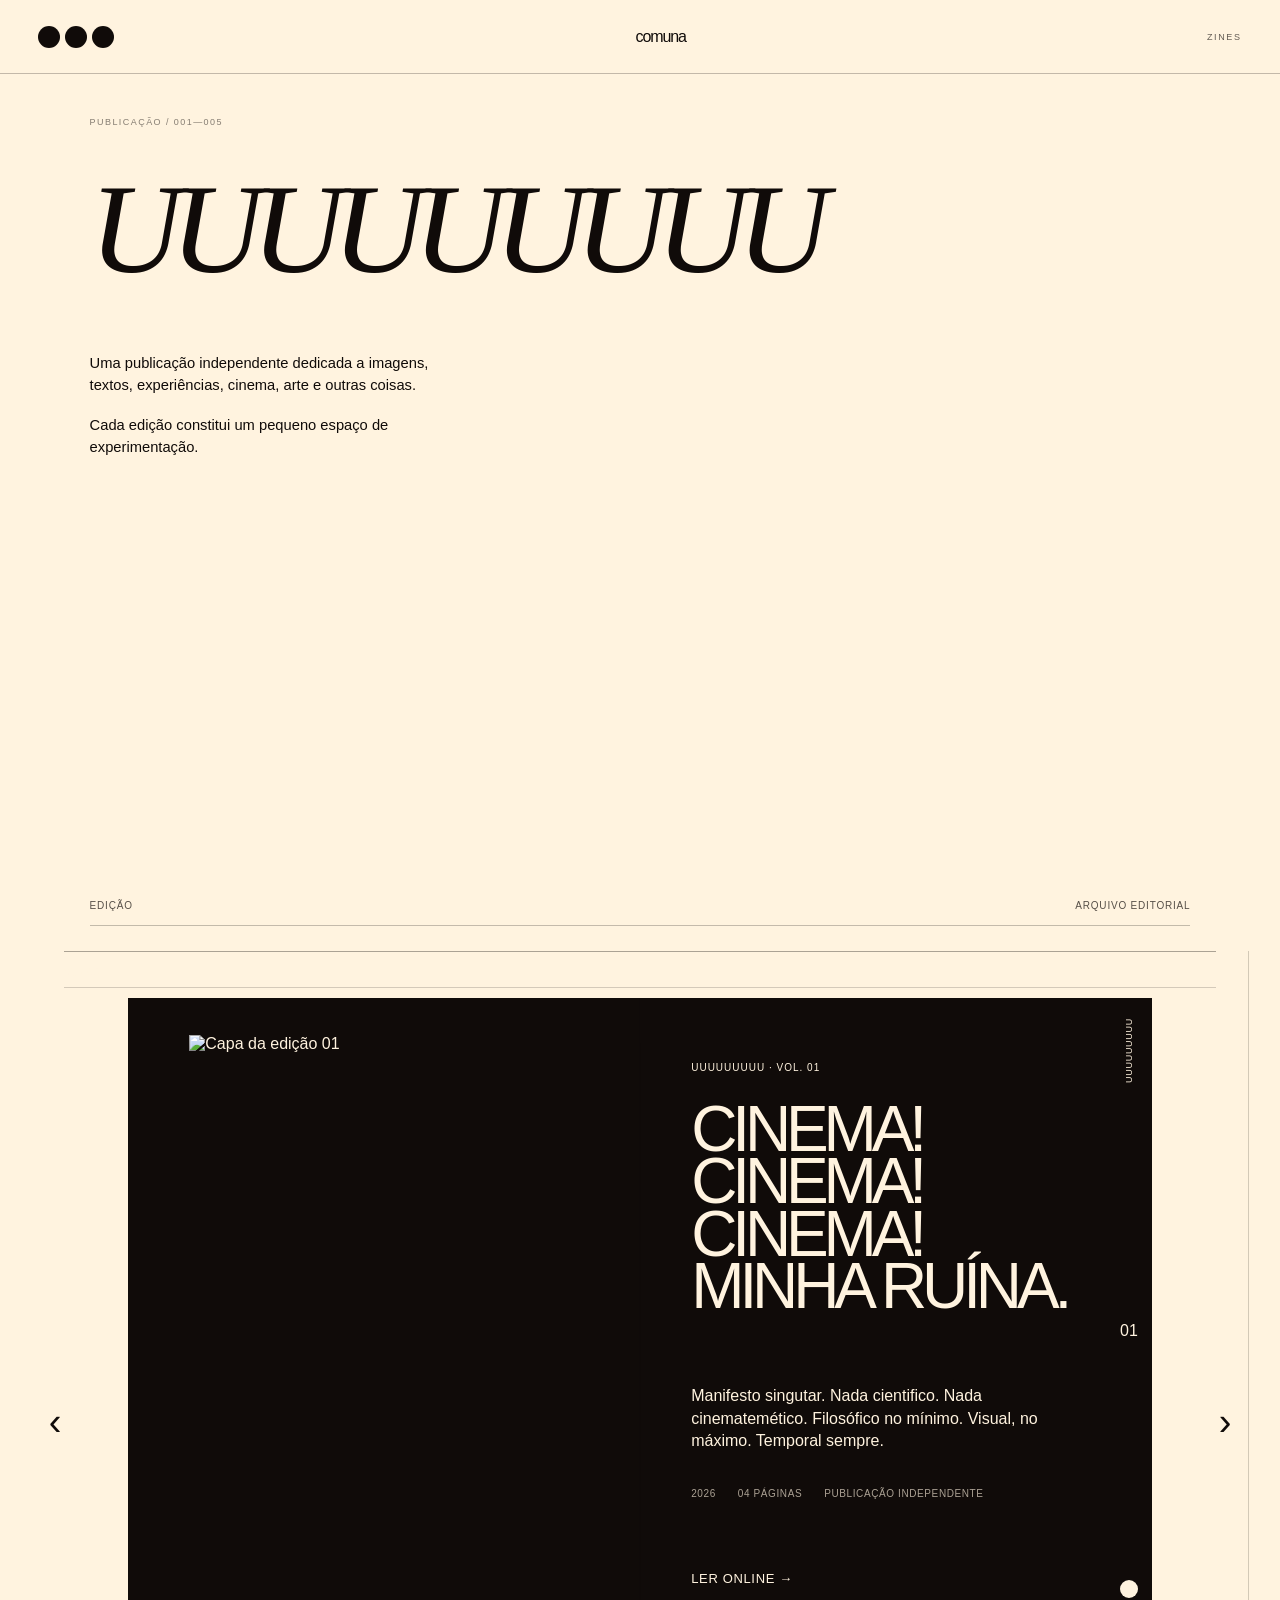
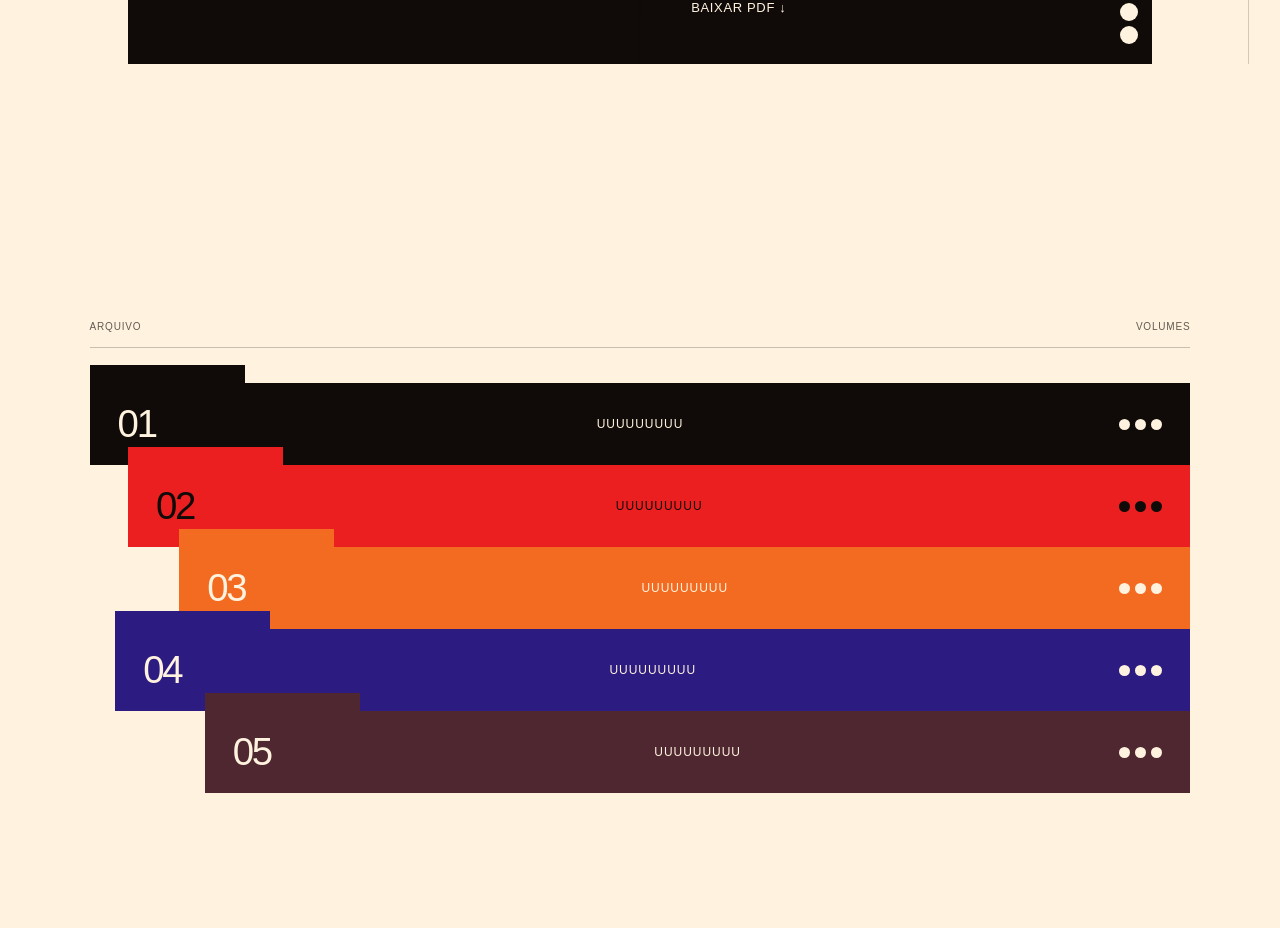
==== commit 1d22b089: "Add files via upload" ====
--- a/zines.html
+++ b/zines.html
@@ -159,22 +159,7 @@
                         <div class="featured-cover">
 
                             <div class="cover-color"></div>
-
-                            <div class="cover-placeholder">
-
-                                <span>
-                                    CAPA
-                                </span>
-
-                                <strong>
-                                    UUUUUUUUU
-                                </strong>
-
-                                <small>
-                                    VOL. 01
-                                </small>
-
-                            </div>
+                            <img src="zines/u_0_01/mani 1.png" alt="Capa da edição 01">
 
                         </div>
 
@@ -192,7 +177,10 @@
                                 </span>
 
                                 <h2>
-                                    primeira edição
+                                    CINEMA!
+CINEMA!
+CINEMA!
+MINHA RUÍNA.
                                 </h2>
 
                             </div>
@@ -201,10 +189,10 @@
                             <div class="featured-middle">
 
                                 <p>
-                                    Uma publicação sobre cinema,
-                                    imagem, experiência e tudo
-                                    aquilo que acontece ao redor
-                                    dela.
+                                    Manifesto singutar.
+Nada cientifico. Nada cinematemético.
+Filosófico no mínimo. Visual, no máximo.
+Temporal sempre.
                                 </p>
 
                                 <div class="featured-data">
@@ -214,7 +202,7 @@
                                     </span>
 
                                     <span>
-                                        24 páginas
+                                        04 páginas
                                     </span>
 
                                     <span>
@@ -228,14 +216,13 @@
 
                             <div class="featured-bottom">
 
-                                <a href="leitor.html">
-                                    ler online →
-                                </a>
-
-                                <a href="#">
-                                    baixar pdf ↓
-                                </a>
-
+                             <a href="zines/leitor/volume-01.html?edicao=u_0_01">
+                            ler online →
+                        </a>
+
+                             <a href="zines/u_0_01/u_0_01.pdf">
+                            baixar pdf ↓
+                        </a>
                             </div>
 
 
@@ -294,22 +281,7 @@
                         <div class="featured-cover">
 
                             <div class="cover-color"></div>
-
-                            <div class="cover-placeholder">
-
-                                <span>
-                                    CAPA
-                                </span>
-
-                                <strong>
-                                    UUUUUUUUU
-                                </strong>
-
-                                <small>
-                                    VOL. 02
-                                </small>
-
-                            </div>
+                            <img src="zines/u-1_01/u_01_01.png" alt="Capa da edição 02">
 
                         </div>
 
@@ -323,7 +295,8 @@
                                 </span>
 
                                 <h2>
-                                    segunda edição
+                                    TEORIA PRESA EM SPINAIONGA:
+corpo e ambiente em close-up
                                 </h2>
 
                             </div>
@@ -345,7 +318,7 @@
                                     </span>
 
                                     <span>
-                                        24 páginas
+                                        09 páginas
                                     </span>
 
                                     <span>
@@ -359,13 +332,13 @@
 
                             <div class="featured-bottom">
 
-                                <a href="#">
-                                    ler online →
-                                </a>
-
-                                <a href="#">
-                                    baixar pdf ↓
-                                </a>
+                                <a href="zines/leitor/volume-01.html?edicao=u-1_01">
+    ler online →
+</a>
+
+<a href="zines/u-1_01/u-1_01.pdf">
+    baixar pdf ↓
+</a>
 
                             </div>
 
@@ -421,22 +394,7 @@
                         <div class="featured-cover">
 
                             <div class="cover-color"></div>
-
-                            <div class="cover-placeholder">
-
-                                <span>
-                                    CAPA
-                                </span>
-
-                                <strong>
-                                    UUUUUUUUU
-                                </strong>
-
-                                <small>
-                                    VOL. 03
-                                </small>
-
-                            </div>
+                            <img src="zines/u-2_01/U 1.png" alt="Capa da edição 03">
 
                         </div>
 
@@ -450,7 +408,7 @@
                                 </span>
 
                                 <h2>
-                                    terceira edição
+                                    A INFECÇÃO COLONIAL NO JOELHO DE MAGELLAN SE ESPALHOU PELO CORPO-TERRA INTEIRO
                                 </h2>
 
                             </div>
@@ -459,9 +417,7 @@
                             <div class="featured-middle">
 
                                 <p>
-                                    Terceira edição da publicação.
-                                    Um novo conjunto de imagens,
-                                    textos e experimentações.
+                                    A descrição sonora oriunda da experiencia de espctar o filme Magelland de Lav Diaz.
                                 </p>
 
                                 <div class="featured-data">
@@ -471,7 +427,7 @@
                                     </span>
 
                                     <span>
-                                        24 páginas
+                                        17 páginas
                                     </span>
 
                                     <span>
@@ -485,14 +441,13 @@
 
                             <div class="featured-bottom">
 
-                                <a href="#">
-                                    ler online →
-                                </a>
-
-                                <a href="#">
-                                    baixar pdf ↓
-                                </a>
-
+                               <a href="zines/leitor/volume-01.html?edicao=u-2_01">
+    ler online →
+</a>
+
+<a href="zines/u-2_01/u-2_01.pdf">
+    baixar pdf ↓
+</a>
                             </div>
 
 
@@ -859,7 +814,7 @@
                             </span>
 
                             <span>
-                                primeira edição
+                                CINEMA! CINEMA! CINEMA! MINHA RUÍNA.
                             </span>
 
                         </div>
@@ -872,10 +827,7 @@
                             </span>
 
                             <p>
-                                Primeira edição da UUUUUUUUU.
-                                Uma publicação independente
-                                dedicada à experimentação
-                                editorial.
+                                Manifesto singutar. Nada cientifico. Nada cinematemético. Filosófico no mínimo. Visual, no máximo. Temporal sempre.
                             </p>
 
                         </div>
@@ -894,7 +846,7 @@
                                 </span>
 
                                 <span>
-                                    24 páginas
+                                    04 páginas
                                 </span>
 
                                 <span>
@@ -908,11 +860,11 @@
 
                         <div class="archive-record archive-record-action">
 
-                            <a href="leitor.html">
+                            <a href="zines/leitor/volume-01.html?edicao=u_0_01">
                                 ler online →
                             </a>
 
-                            <a href="#">
+                            <a href="zines/u_0_01/u_0_01.pdf">
                                 baixar pdf ↓
                             </a>
 
@@ -979,7 +931,7 @@
                             </span>
 
                             <span>
-                                segunda edição
+                                TEORIA PRESA EM SPINAIONGA: corpo e ambiente em close-up
                             </span>
 
                         </div>
@@ -1009,7 +961,7 @@
                                 </span>
 
                                 <span>
-                                    24 páginas
+                                    09 páginas
                                 </span>
 
                                 <span>
@@ -1022,11 +974,11 @@
 
                         <div class="archive-record archive-record-action">
 
-                            <a href="#">
+                            <a href="zines/leitor/volume-01.html?edicao=u-1_01">
                                 ler online →
                             </a>
 
-                            <a href="#">
+                            <a href="zines/u-1_01/u-1_01.pdf">
                                 baixar pdf ↓
                             </a>
 
@@ -1093,7 +1045,7 @@
                             </span>
 
                             <span>
-                                terceira edição
+                              A INFECÇÃO COLONIAL NO JOELHO DE MAGELLAN SE ESPALHOU PELO CORPO-TERRA INTEIRO
                             </span>
 
                         </div>
@@ -1123,7 +1075,7 @@
                                 </span>
 
                                 <span>
-                                    24 páginas
+                                    17 páginas
                                 </span>
 
                                 <span>
@@ -1136,11 +1088,11 @@
 
                         <div class="archive-record archive-record-action">
 
-                            <a href="#">
+                            <a href="zines/leitor/volume-01.html?edicao=u-2_01">
                                 ler online →
                             </a>
 
-                            <a href="#">
+                            <a href="zines/u-2_01/u-2_01.pdf">
                                 baixar pdf ↓
                             </a>
 
--- a/assets/css/zines.css
+++ b/assets/css/zines.css
@@ -341,70 +341,46 @@
 
 
 
+
 /* =====================================================
    CADA EDIÇÃO
 ===================================================== */
 
 .featured-zine {
-
-    --feature-color:
-        var(--racing-red);
-
-    display:
-        flex;
-
-    flex-direction:
-        column;
-
-    flex:
-        0 0 min(90vw, 1400px);
-
+    --feature-color: var(--racing-red);
+
+    display: flex;
+    flex-direction: column;
+    flex: 0 0 min(90vw, 1400px);
     scroll-snap-align: start;
-
     align-items: center;
-
-}
-
-
-.featured-zine[data-color="racing-red"] {
-
-    --feature-color:
-        var(--racing-red);
-
-}
-
+}
+
+.featured-zine[data-color="racing-red"],
+.featured-zine[data-color="red"] {
+    --feature-color: var(--racing-red);
+}
 
 .featured-zine[data-color="pink"] {
-
-    --feature-color:
-        var(--baby-pink);
-
-}
-
-
-.featured-zine[data-color="green"] {
-
-    --feature-color:
-        var(--chartreuse);
-
-}
-
+    --feature-color: var(--baby-pink);
+}
+
+.featured-zine[data-color="green"],
+.featured-zine[data-color="chartreuse"] {
+    --feature-color: var(--chartreuse);
+}
+
+.featured-zine[data-color="orange"] {
+    --feature-color: var(--orange);
+}
 
 .featured-zine[data-color="indigo"] {
-
-    --feature-color:
-        var(--indigo-ink);
-
-}
-
+    --feature-color: var(--indigo-ink);
+}
 
 .featured-zine[data-color="wine"] {
-
-    --feature-color:
-        var(--wine-plum);
-
-}
-
+    --feature-color: var(--wine-plum);
+}
 
 
 /* =====================================================
@@ -412,25 +388,15 @@
 ===================================================== */
 
 .featured-index {
-
     display: flex;
-
     justify-content: space-between;
-
     align-items: center;
-
     margin-bottom: 10px;
-
     font-size: 10px;
-
     text-transform: uppercase;
-
     letter-spacing: .08em;
-
     opacity: .65;
-
-}
-
+}
 
 
 /* =====================================================
@@ -438,37 +404,19 @@
 ===================================================== */
 
 .featured-object {
-
     position: relative;
-
-    width:
-        100%;
-
-    max-width:
-        min(90vw, 1400px);
-
-    min-height:
-        min(80vh, 860px);
-
-    margin-inline:
-        auto;
-
-    aspect-ratio:
-        auto;
+    width: 100%;
+    max-width: min(90vw, 1400px);
+    min-height: min(80vh, 860px);
+    margin-inline: auto;
+    aspect-ratio: auto;
 
     display: grid;
-
-    grid-template-columns:
-        minmax(0, 1fr) minmax(0, 1fr);
-
-    background:
-        var(--cream);
-
-    color:
-        var(--black);
-
-}
-
+    grid-template-columns: minmax(0, 1fr) minmax(0, 1fr);
+
+    background: var(--cream);
+    color: var(--black);
+}
 
 
 /* =====================================================
@@ -476,30 +424,16 @@
 ===================================================== */
 
 .featured-cover {
-
     position: relative;
-
-    width:
-      100%;
-
-    min-height:
-        min(72vh, 760px);
-
-    padding:
-        0;
-
-    display:
-        flex;
-
-    align-items:
-        center;
-
-    justify-content:
-        center;
-
-    overflow:
-        hidden;
-
+    width: 100%;
+    min-height: min(72vh, 760px);
+    padding: 0;
+
+    display: flex;
+    align-items: center;
+    justify-content: center;
+
+    overflow: hidden;
 }
 
 
@@ -508,22 +442,11 @@
 ===================================================== */
 
 .cover-color {
-
     position: absolute;
-
-    width:
-        62%;
-
-    height:
-        72%;
-
-    background:
-        var(--feature-color);
-
-    
-    z-index:
-        0;
-
+    width: 62%;
+    height: 72%;
+    background: var(--feature-color);
+    z-index: 0;
 }
 
 
@@ -532,53 +455,45 @@
 ===================================================== */
 
 .cover-placeholder {
-
-    position:
-        relative;
-
-    z-index:
-        1;
-
-    /*
-       A capa volta a ocupar exatamente
-       a proporção que você tinha definido.
-    */
-
-    width:
-        76%;
-
-    height:
-        89%;
-
-    max-width:
-        none;
-
-    aspect-ratio:
-        2 / 3;
-
-    background:
-        var(--black);
-
-    color:
-        var(--cream);
-
-    padding:
-        22px;
-
-    display:
-        flex;
-
-    flex-direction:
-        column;
-
-    justify-content:
-        space-between;
-
-    box-shadow:
-        12px 14px 0
-        var(--feature-color);
-
-}
+    position: relative;
+    z-index: 1;
+
+    width: 76%;
+    height: 89%;
+    max-width: none;
+    aspect-ratio: 2 / 3;
+
+    background: var(--black);
+    color: var(--cream);
+
+    padding: 22px;
+
+    display: flex;
+    flex-direction: column;
+    justify-content: space-between;
+
+    box-shadow: 12px 14px 0 var(--feature-color);
+}
+
+
+/* =====================================================
+   IMAGEM DA CAPA
+===================================================== */
+
+.featured-cover > img {
+    position: relative;
+    z-index: 1;
+    display: block;
+
+    width: 76%;
+    height: 89%;
+
+    object-fit: contain;
+    object-position: center;
+
+    box-shadow: 12px 14px 0 var(--feature-color);
+}
+
 
 
 /* =====================================================
@@ -1345,78 +1260,51 @@
 
 
 /* =====================================================
-   CORES
+   CORES DAS PASTAS — ARQUIVO
 ===================================================== */
 
+/* 01 — PRETO E CREME */
 .zine-volume[data-color="red"] {
-
-    --volume-color:
-        var(--racing-red);
-
-}
-
-
+    --volume-color: #100b09;
+    --volume-ink: #fff3df;
+}
+
+/* 02 — VERMELHO E PRETO */
 .zine-volume[data-color="pink"] {
-
-    --volume-color:
-        var(--baby-pink);
-
-}
-
-
+    --volume-color: #ec1f20;
+    --volume-ink: #100b09;
+}
+
+/* 03 — LARANJA E CREME */
 .zine-volume[data-color="green"] {
-
-    --volume-color:
-        var(--chartreuse);
-
-}
-
-
+    --volume-color: #f36b21;
+    --volume-ink: #fff3df;
+}
+
+/* DEMAIS EDIÇÕES */
 .zine-volume[data-color="indigo"] {
-
-    --volume-color:
-        var(--indigo-ink);
-
-    color:
-        var(--cream);
-
-}
-
+    --volume-color: var(--indigo-ink);
+    --volume-ink: var(--cream);
+}
 
 .zine-volume[data-color="wine"] {
-
-    --volume-color:
-        var(--wine-plum);
-
-    color:
-        var(--cream);
-
-}
-
-
-.zine-volume[data-color="indigo"]
-.volume-tab,
-
-.zine-volume[data-color="wine"]
-.volume-tab {
-
-    color:
-        var(--cream);
-
-}
-
-
-.zine-volume[data-color="indigo"]
-.volume-dots i,
-
-.zine-volume[data-color="wine"]
-.volume-dots i {
-
-    background:
-        var(--cream);
-
-}
-
+    --volume-color: var(--wine-plum);
+    --volume-ink: var(--cream);
+}
+
+/* APLICAÇÃO DAS CORES */
+.zine-volume {
+    color: var(--volume-ink, var(--black));
+}
+
+.zine-volume .volume-tab {
+    background: var(--volume-color);
+    color: var(--volume-ink, var(--black));
+}
+
+.zine-volume .volume-dots i {
+    background: var(--volume-ink, var(--black));
+}
 
 
 /* =====================================================
@@ -3150,4 +3038,122 @@
     }
 
 
+}
+
+.featured-cover > img {
+
+    position:
+        relative;
+
+    z-index:
+        1;
+
+    width:
+        76%;
+
+    height:
+        89%;
+
+    aspect-ratio:
+        2 / 3;
+
+    object-fit:
+        cover;
+
+    box-shadow:
+        12px 14px 0
+        var(--feature-color);
+}
+
+
+/* =========================================
+   IDENTIDADE VISUAL DAS EDIÇÕES
+========================================= */
+
+/* 01 — PRETO / CREME */
+.featured-zine[data-color="chartreuse"] {
+    --feature-color: #100b09;
+    --edition-ink: #fff3df;
+}
+
+/* 02 — VERMELHO / PRETO */
+.featured-zine[data-color="pink"] {
+    --feature-color: #ec1f20;
+    --edition-ink: #100b09;
+}
+
+/* 03 — LARANJA / CREME */
+.featured-zine[data-color="green"] {
+    --feature-color: #f36b21;
+    --edition-ink: #fff3df;
+}
+
+/* Edições 04 e 05 mantêm as cores da identidade original. */
+.featured-zine[data-color="indigo"] {
+    --feature-color: #2c1b80;
+    --edition-ink: #fff3df;
+}
+
+.featured-zine[data-color="wine"] {
+    --feature-color: #4f2730;
+    --edition-ink: #fff3df;
+}
+
+/* Apply each edition palette to the complete featured block. */
+.featured-zine[data-color="chartreuse"] .featured-object,
+.featured-zine[data-color="pink"] .featured-object,
+.featured-zine[data-color="green"] .featured-object,
+.featured-zine[data-color="indigo"] .featured-object,
+.featured-zine[data-color="wine"] .featured-object {
+    background: var(--feature-color) !important;
+    color: var(--edition-ink) !important;
+}
+
+.featured-zine[data-color="chartreuse"] .featured-index,
+.featured-zine[data-color="pink"] .featured-index,
+.featured-zine[data-color="green"] .featured-index,
+.featured-zine[data-color="indigo"] .featured-index,
+.featured-zine[data-color="wine"] .featured-index,
+.featured-zine[data-color="chartreuse"] .featured-information,
+.featured-zine[data-color="pink"] .featured-information,
+.featured-zine[data-color="green"] .featured-information,
+.featured-zine[data-color="indigo"] .featured-information,
+.featured-zine[data-color="wine"] .featured-information,
+.featured-zine[data-color="chartreuse"] .featured-spine,
+.featured-zine[data-color="pink"] .featured-spine,
+.featured-zine[data-color="green"] .featured-spine,
+.featured-zine[data-color="indigo"] .featured-spine,
+.featured-zine[data-color="wine"] .featured-spine {
+    color: var(--edition-ink) !important;
+}
+
+.featured-zine[data-color="chartreuse"] .cover-color,
+.featured-zine[data-color="pink"] .cover-color,
+.featured-zine[data-color="green"] .cover-color,
+.featured-zine[data-color="indigo"] .cover-color,
+.featured-zine[data-color="wine"] .cover-color {
+    background: var(--feature-color) !important;
+}
+
+.featured-zine[data-color="chartreuse"] .spine-dots i,
+.featured-zine[data-color="pink"] .spine-dots i,
+.featured-zine[data-color="green"] .spine-dots i,
+.featured-zine[data-color="indigo"] .spine-dots i,
+.featured-zine[data-color="wine"] .spine-dots i {
+    background: var(--edition-ink) !important;
+}
+
+
+/* =========================================
+   APROXIMAR CAPAS E ARQUIVO
+========================================= */
+
+.featured-zines {
+    margin-bottom: 0 !important;
+    padding-bottom: 20px !important;
+}
+
+.zines-archive {
+    margin-top: 0 !important;
+    padding-top: 20px !important;
 }
